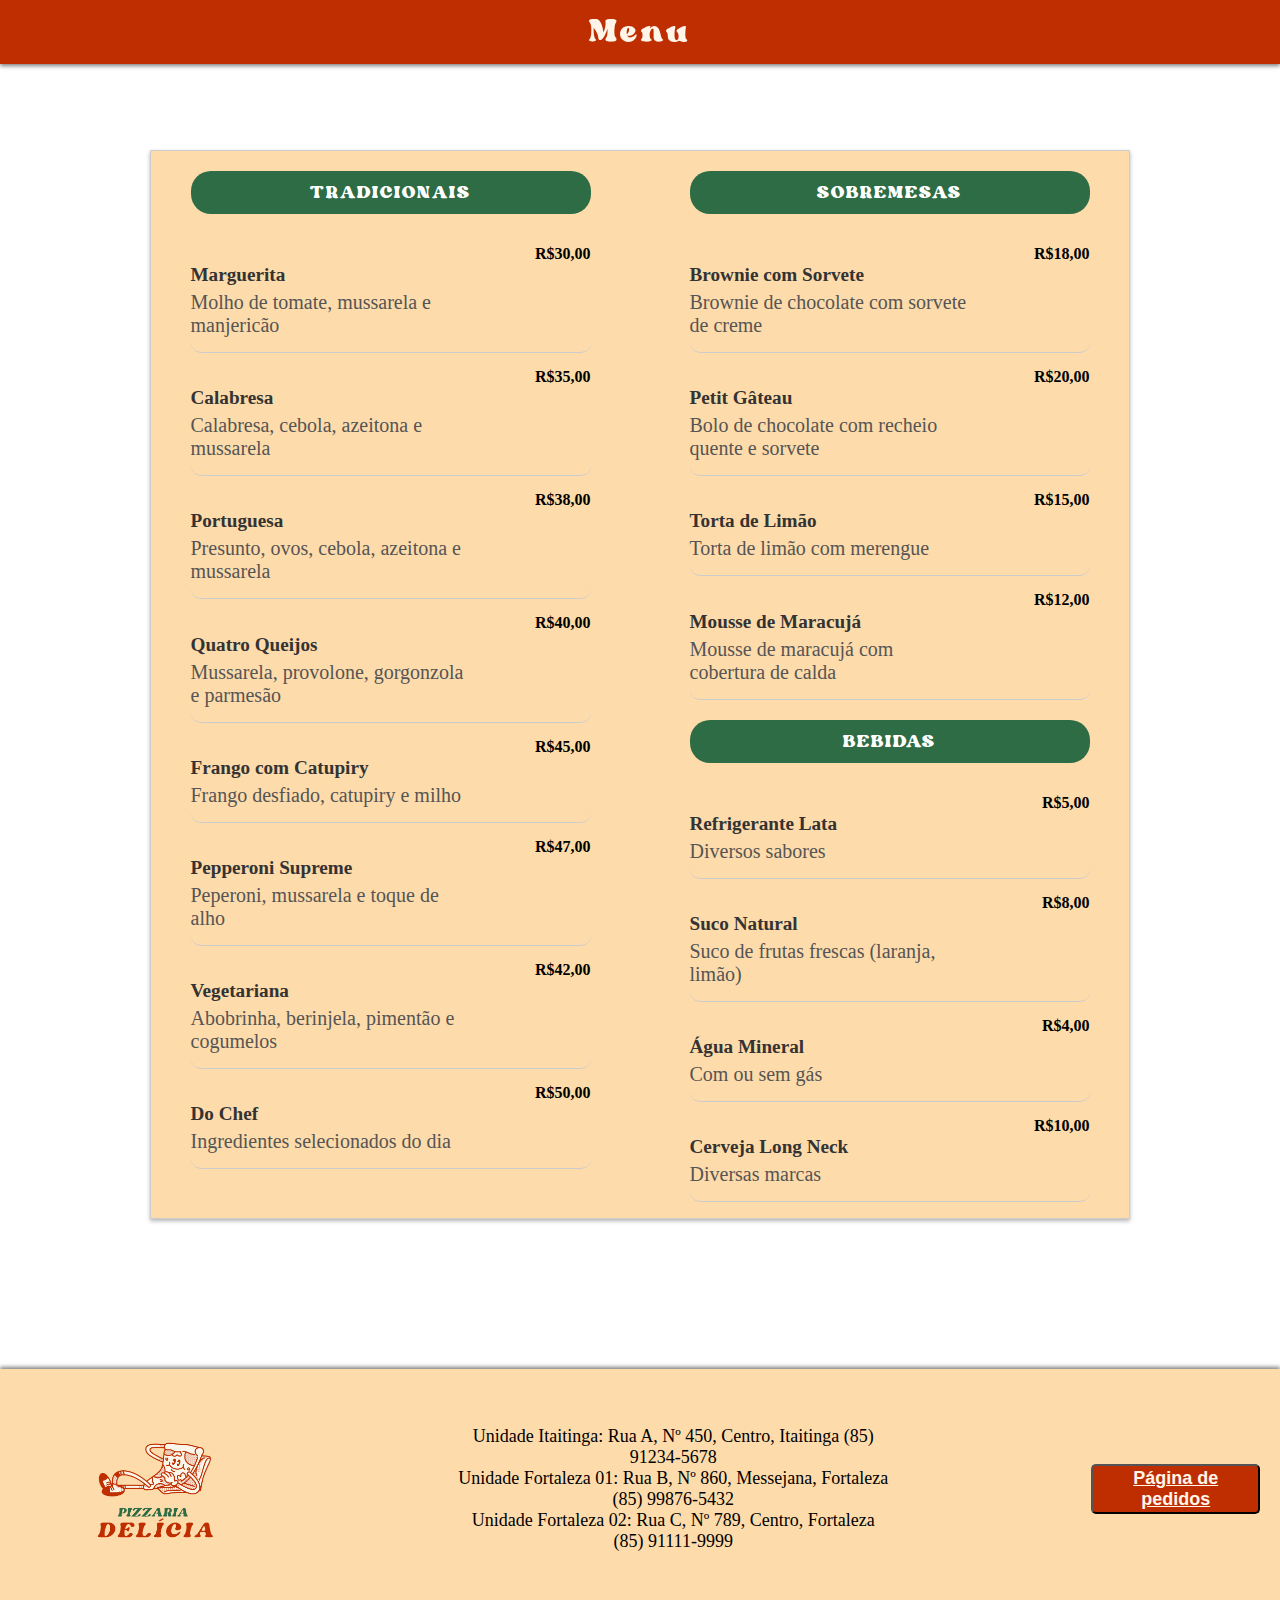
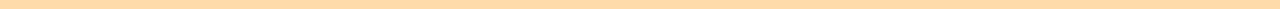
==== cardapio.html @ b7e3401c "arquivos do site pizzaria delícia" ====
<!DOCTYPE html>
<html lang="pt-BR">
<head>
    <meta charset="utf-8">
    <meta name="viewport" content="width=device-width, initial-scale=1.0">
    <title>Cardápio da Pizzaria</title>
    <link rel="shortcut icon" type="image/png" href="./img/img-cardapio/Projeto-Redimensionar-imagem.ico">
    <link href="style/style-cardapio.css" rel="stylesheet">
</head>
<body>
    <header class="menu-header">
        <h1>Menu</h1>
    </header>

    <main class="menu-content">
        <div class="menu-columns">
            <!-- Coluna 1: Pizzas e Bebidas -->
            <section class="category">
                <h2 class="category-title">Tradicionais</h2>
                <ul class="menu-list">
                    <li>
                        <div class="pizza-info">
                            <h3>Marguerita</h3>
                            <p>Molho de tomate, mussarela e manjericão</p>
                        </div>
                        <span class="price">R$30,00</span>
                    </li>
                    <li>
                        <div class="pizza-info">
                            <h3>Calabresa</h3>
                            <p>Calabresa, cebola, azeitona e mussarela</p>
                        </div>
                        <span class="price">R$35,00</span>
                    </li>
                    <li>
                        <div class="pizza-info">
                            <h3>Portuguesa</h3>
                            <p>Presunto, ovos, cebola, azeitona e mussarela</p>
                        </div>
                        <span class="price">R$38,00</span>
                    </li>
                    <li>
                        <div class="pizza-info">
                            <h3>Quatro Queijos</h3>
                            <p>Mussarela, provolone, gorgonzola e parmesão</p>
                        </div>
                        <span class="price">R$40,00</span>
                    </li>
                    <li>
                        <div class="pizza-info">
                            <h3>Frango com Catupiry</h3>
                            <p>Frango desfiado, catupiry e milho</p>
                        </div>
                        <span class="price">R$45,00</span>
                    </li>
                    <li>
                        <div class="pizza-info">
                            <h3>Pepperoni Supreme</h3>
                            <p>Peperoni, mussarela e toque de alho</p>
                        </div>
                        <span class="price">R$47,00</span>
                    </li>
                    <li>
                        <div class="pizza-info">
                            <h3>Vegetariana</h3>
                            <p>Abobrinha, berinjela, pimentão e cogumelos</p>
                        </div>
                        <span class="price">R$42,00</span>
                    </li>
                    <li>
                        <div class="pizza-info">
                            <h3>Do Chef</h3>
                            <p>Ingredientes selecionados do dia</p>
                        </div>
                        <span class="price">R$50,00</span>
                    </li>
                </ul>
            </section>

            <!-- Coluna 2: Sobremesas -->
            <section class="category">
                <h2 class="category-title">Sobremesas</h2>
                <ul class="menu-list">
                    <li>
                        <div class="pizza-info">
                            <h3>Brownie com Sorvete</h3>
                            <p>Brownie de chocolate com sorvete de creme</p>
                        </div>
                        <span class="price">R$18,00</span>
                    </li>
                    <li>
                        <div class="pizza-info">
                            <h3>Petit Gâteau</h3>
                            <p>Bolo de chocolate com recheio quente e sorvete</p>
                        </div>
                        <span class="price">R$20,00</span>
                    </li>
                    <li>
                        <div class="pizza-info">
                            <h3>Torta de Limão</h3>
                            <p>Torta de limão com merengue</p>
                        </div>
                        <span class="price">R$15,00</span>
                    </li>
                    <li>
                        <div class="pizza-info">
                            <h3>Mousse de Maracujá</h3>
                            <p>Mousse de maracujá com cobertura de calda</p>
                        </div>
                        <span class="price">R$12,00</span>
                    </li>
                </ul>
            
                <h2 class="category-title">Bebidas</h2>
                <ul class="menu-list">
                    <li>
                        <div class="pizza-info">
                            <h3>Refrigerante Lata</h3>
                            <p>Diversos sabores</p>
                        </div>
                        <span class="price">R$5,00</span>
                    </li>
                    <li>
                        <div class="pizza-info">
                            <h3>Suco Natural</h3>
                            <p>Suco de frutas frescas (laranja, limão)</p>
                        </div>
                        <span class="price">R$8,00</span>
                    </li>
                    <li>
                        <div class="pizza-info">
                            <h3>Água Mineral</h3>
                            <p>Com ou sem gás</p>
                        </div>
                        <span class="price">R$4,00</span>
                    </li>
                    <li>
                        <div class="pizza-info">
                            <h3>Cerveja Long Neck</h3>
                            <p>Diversas marcas</p>
                        </div>
                        <span class="price">R$10,00</span>
                    </li>
                </ul>
            </section>
            
        </div>
    </main>

    <footer class="menu-footer">
        <div class="menu-footer-content"> 
            <img id="imgLogo" src="./img/img-cardapio/1.png" alt="logo" />
            <p>Unidade Itaitinga: Rua A, Nº 450, Centro, Itaitinga (85) 91234-5678<br>
                Unidade Fortaleza 01: Rua B, Nº 860, Messejana, Fortaleza (85) 99876-5432<br>
                Unidade Fortaleza 02: Rua C, Nº 789, Centro, Fortaleza (85) 91111-9999<br>
                </p>
            <button>
                <a href="pedidos.html"><strong>Página de pedidos</strong></a>
            </button>
        </div>
    </footer>
</body>
</html>
---- style/style-cardapio.css ----
@font-face {
    font-family: 'Margin';
    src: url("../fontes/Margin\ DEMO.otf");
    font-weight: 50;
}

a{
    color: #fff5e9;
    text-decoration: underline;
}

body {
    font-family: "Open Sans";
    margin: 0;
    padding: 0;
    color: #333;
    background-image: url("https://http2.mlstatic.com/D_NQ_NP_638459-MLB52927911752_122022-O.webp");
}

h1 {
    color: #fff5e9;
    text-align: center;
    margin-top: 10px;
    margin-bottom: 10px;
    font-family: "Margin";
    font-size: 45px;
    letter-spacing: 4px;
    font-weight: 50;
  }

h2 {
    font-family: 'Margin';
    text-align: center;
    letter-spacing: 2px;
    font-weight: 50;
}

h3 {
    font-family: "Open Sans";
    font-size: 1.2em;
    margin-bottom: 5px; 
}

.menu-header {
    position: fixed;
    top: 0;
    width: 100%;
    background-color: #BF2E00;
    box-shadow: 0 2px 4px rgba(0, 0, 0, 0.5);
    z-index: 1000;
}
.menu-header .logo {
    font-size: 14px;
    text-transform: uppercase;
    font-weight: bold;
    margin-bottom: 10px;
}

.menu-content {
    display: flex;
    justify-content: space-between;
    margin: 50px;
    gap: 30px;
}

.menu-columns {
    background:#FEDBAA;
    margin-top:100px;
    display: flex;
    flex: 1;
    gap: 100px;
    box-shadow: 0 2px 4px rgba(0, 0, 0, 0.3);
    border: 0.5px solid #ccc;
    margin-bottom: 5px;
    flex: 1;
    margin: 100px;
    width: 60%;
}

.category {
    flex: 1;
    max-width: 400px; 
    min-width: 200px; 
    margin: 0 auto; 
    text-align: center; 
}

/* Responsividade */
@media (max-width: 768px) {
    .menu-content {
        flex-direction: column;
        align-items: center;
    }
    .menu-columns {
        flex-direction: column;
    }
}

.category-title {
    background-color: #2D6C44;
    color: #fff;
    text-align: center;
    padding: 10px;
    margin-bottom: 10px;
    text-transform: uppercase;
    letter-spacing: 2px;
    border-radius: 20px;
}

.menu-list {
    list-style: none;
    padding: 0;
}

.menu-list li {
    display: flex;
    justify-content: space-between;
    align-items: flex-start;
    padding: 15px 0;
    border-bottom: 1px solid #ccc;
    transition: background-color 0.3s ease-in-out; 
    border-radius: 10px;
}

.menu-list li:hover {
    background-color: #f5d3b5;
    cursor: pointer;
}

.pizza-info {
    text-align: left;
    max-width: 70%; 
}

.pizza-info p {
    margin: 0;
    font-size: 20px;
    color: #555; 
}

.price {
    font-family: "Open Sans";
    font-weight: bold;
    color: #000;
    white-space: nowrap; 
}

.menu-footer {
    font-family: "Open Sans";
    font-size: large;
    background-color: #FEDBAA;;
    color: #000;
    text-align: center;
    align-items: center;
    padding: 20px 10px;
    box-shadow: 0 -2px 4px rgba(0, 0, 0, 0.5);
   
}

.menu-footer-content{
    align-items: center;
    display: flex;
    text-align: center;
    gap: 200px;
    padding-left: 45px;
}

.menu-list img {
    width: 100px; 
    height: auto;
    object-fit: cover; 
    border-radius: 5px;
    margin-right: 10px; 
}
.menu-columns {
    display: flex;
    justify-content: space-between;
    flex-wrap: wrap; 
    gap: 20px;
}

button {
    cursor: pointer;
    text-align: center;
    padding: 15px 25px;
    background-color: #BF2E00;
    border-radius: 5px;
    width: 200px;
    height: 50px;
    font-size: large;
    margin-right: 10px;
    display: flex;
    align-items: center;
    justify-content: center;
  }

  .logo {
    width: 100px;
    margin-left: 15px;
  }

.category {
    flex: 1;
    min-width: 300px; 
    text-align: center; 
}

.chef-image {
    width: 100%;
    max-width: 300px; 
    height: auto; 
    margin: 20px auto 0; 
    border-radius: 10px; 
    box-shadow: 0 4px 6px rgba(0, 0, 0, 0.1); 
}

#imgLogo{
    width: 200px;
    height: 200px;
    
}

@media (max-width: 768px) {
    .menu-columns {
        flex-direction: column;
        align-items: center;
    }
    .chef-image {
        margin-top: 10px; /
    }
}
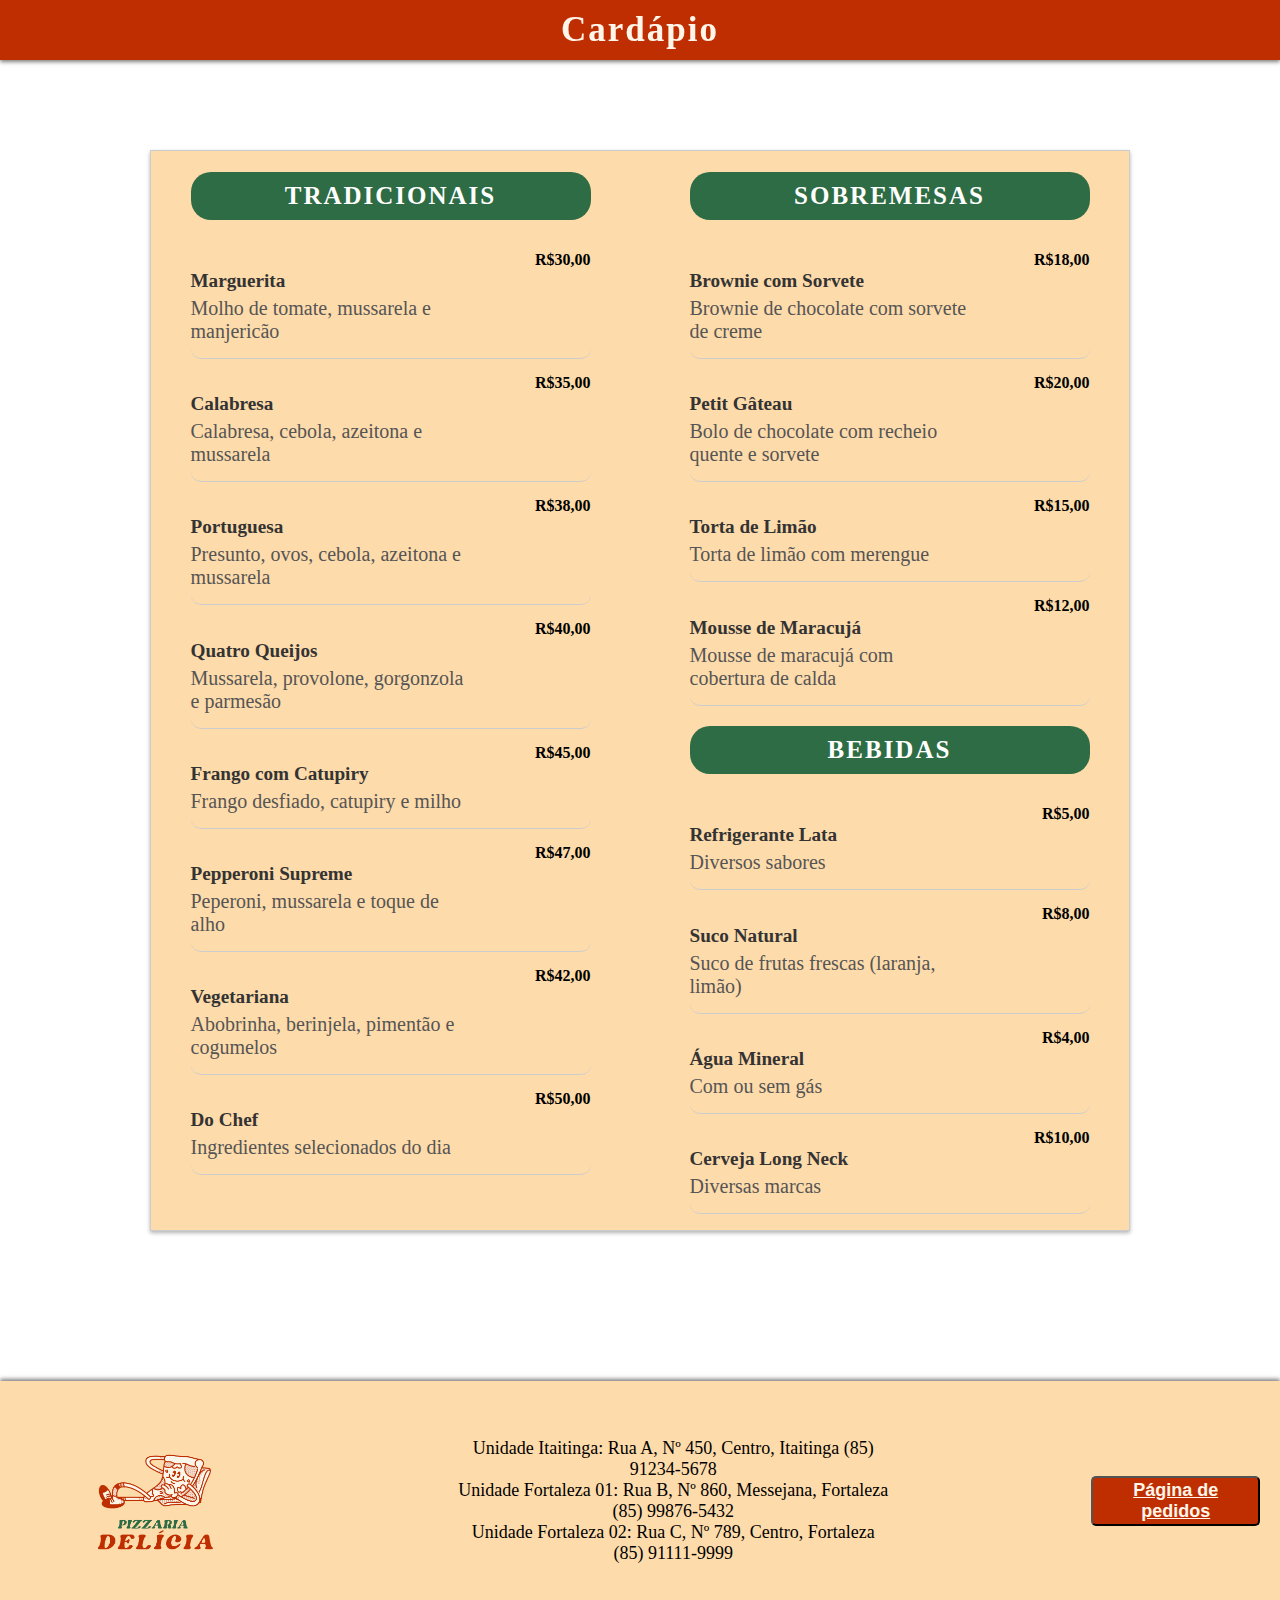
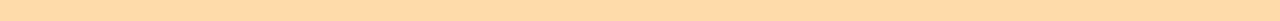
==== commit f64d7726: "alteração de codigos" ====
--- a/cardapio.html
+++ b/cardapio.html
@@ -4,12 +4,12 @@
     <meta charset="utf-8">
     <meta name="viewport" content="width=device-width, initial-scale=1.0">
     <title>Cardápio da Pizzaria</title>
-    <link rel="shortcut icon" type="image/png" href="./img/img-cardapio/Projeto-Redimensionar-imagem.ico">
+    <link rel="shortcut icon" type="image/png" href="../img/img-cardapio/Projeto-Redimensionar-imagem.ico">
     <link href="style/style-cardapio.css" rel="stylesheet">
 </head>
 <body>
     <header class="menu-header">
-        <h1>Menu</h1>
+        <h1>Cardápio</h1>
     </header>
 
     <main class="menu-content">
@@ -149,7 +149,7 @@
 
     <footer class="menu-footer">
         <div class="menu-footer-content"> 
-            <img id="imgLogo" src="./img/img-cardapio/1.png" alt="logo" />
+            <img id="imgLogo" src="../img/img-cardapio/1.png" alt="logo" />
             <p>Unidade Itaitinga: Rua A, Nº 450, Centro, Itaitinga (85) 91234-5678<br>
                 Unidade Fortaleza 01: Rua B, Nº 860, Messejana, Fortaleza (85) 99876-5432<br>
                 Unidade Fortaleza 02: Rua C, Nº 789, Centro, Fortaleza (85) 91111-9999<br>
--- a/style/style-cardapio.css
+++ b/style/style-cardapio.css
@@ -1,7 +1,8 @@
 @font-face {
-    font-family: 'Margin';
-    src: url("../fontes/Margin\ DEMO.otf");
-    font-weight: 50;
+    font-family: "Coolvetica";
+    src: url("../coolvetica/coolvetica\ condensed\ rg.otf");
+    font-style: normal;
+    letter-spacing: 2px;
 }
 
 a{
@@ -22,17 +23,19 @@
     text-align: center;
     margin-top: 10px;
     margin-bottom: 10px;
-    font-family: "Margin";
-    font-size: 45px;
-    letter-spacing: 4px;
-    font-weight: 50;
+    font-family: "Coolvetica";
+    font-size: 35px;
+    font-style: normal;
+    letter-spacing: 2px;
   }
 
 h2 {
-    font-family: 'Margin';
-    text-align: center;
-    letter-spacing: 2px;
-    font-weight: 50;
+    font-family: "Coolvetica";
+    text-align: center;
+    font-size: 25px;
+    letter-spacing: 2px;
+    font-style: normal;
+    letter-spacing: 2px;
 }
 
 h3 {
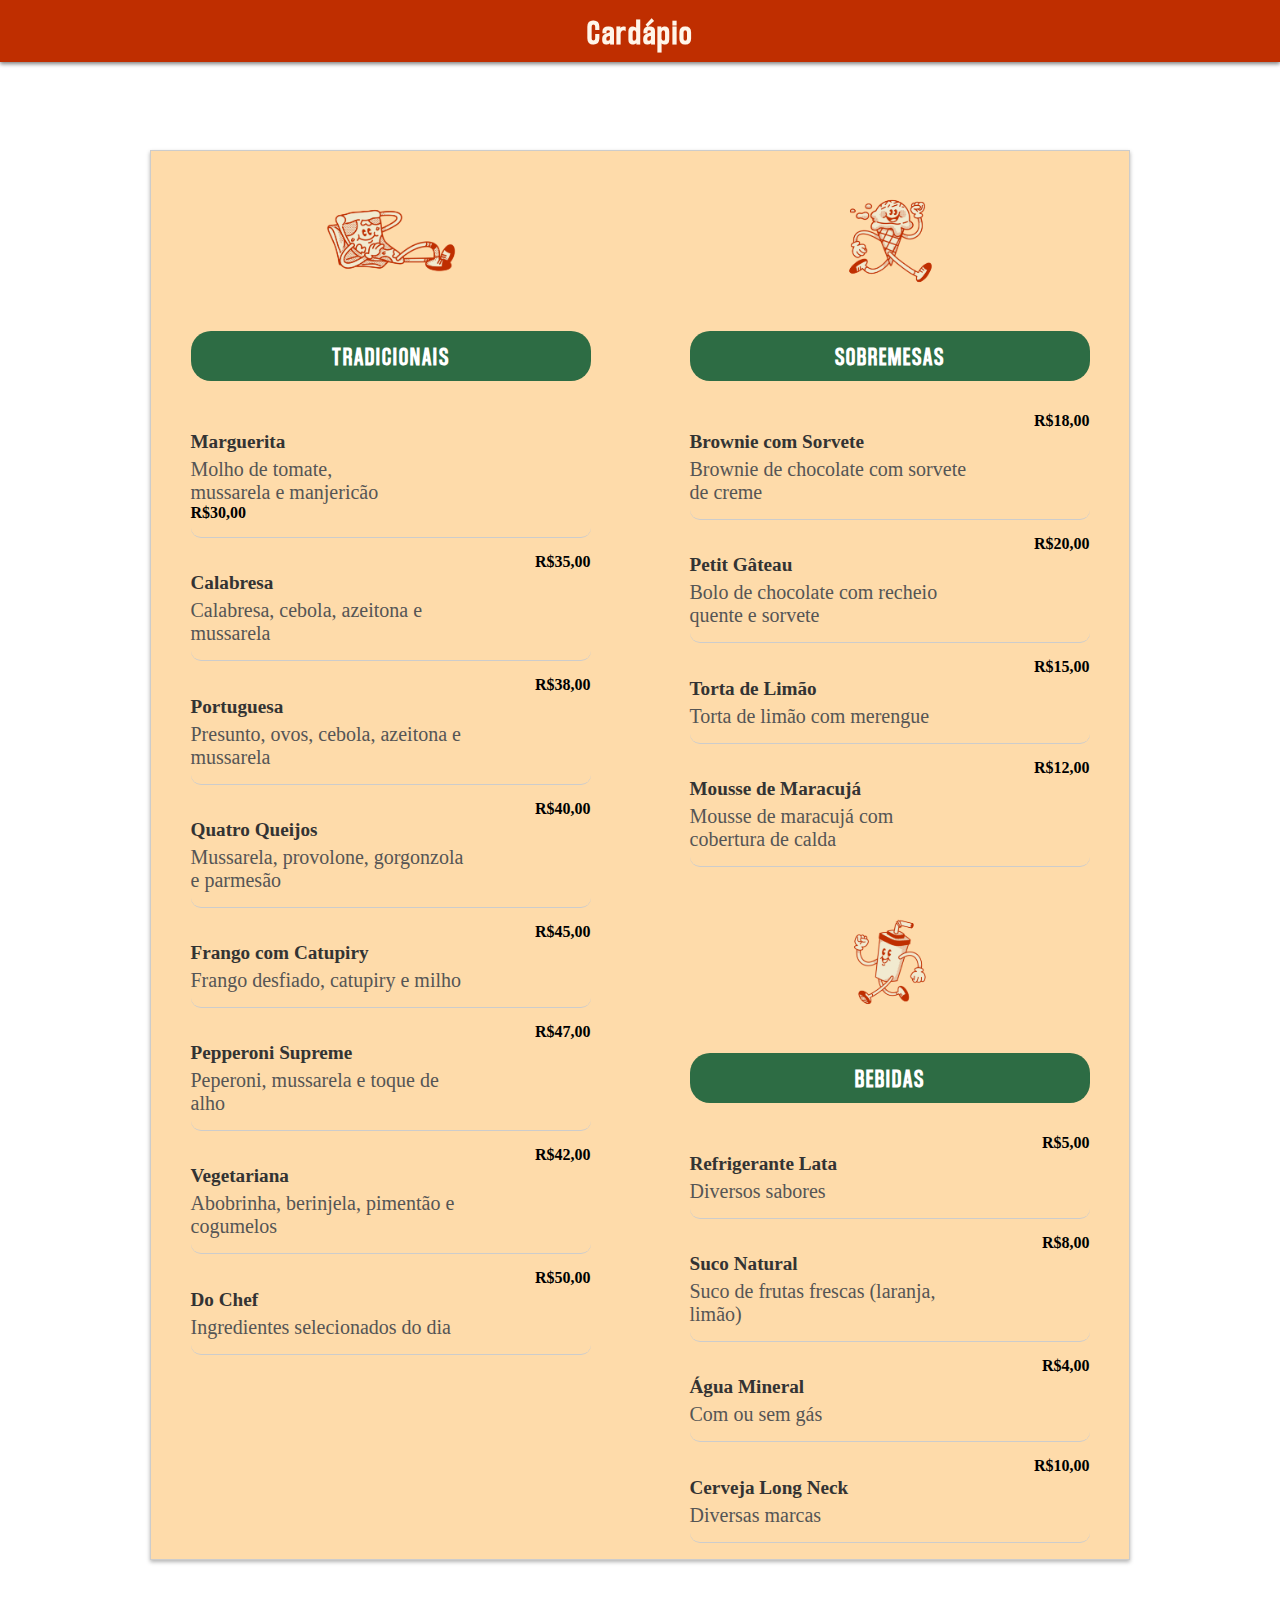
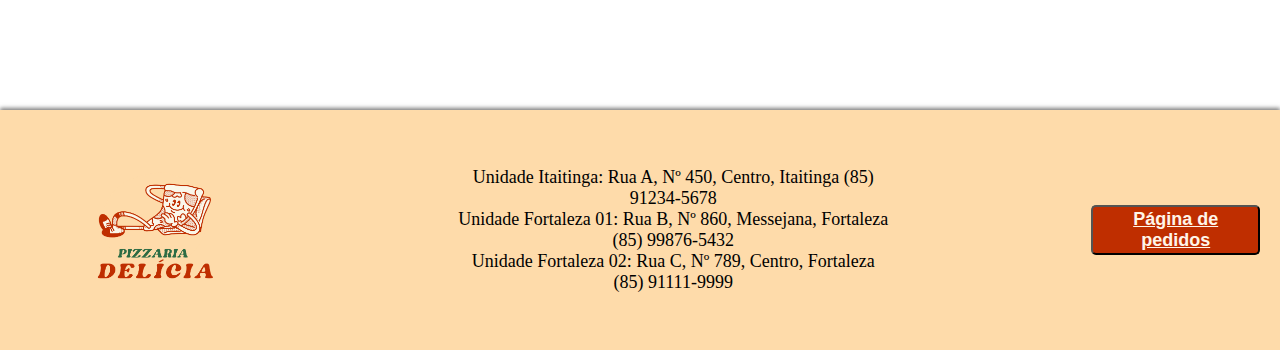
==== commit dc9f7c1d: "commit ajustes menu-header-img" ====
--- a/cardapio.html
+++ b/cardapio.html
@@ -14,11 +14,16 @@
 
     <main class="menu-content">
         <div class="menu-columns">
-            <!-- Coluna 1: Pizzas e Bebidas -->
+            
+            <!-- Coluna 1: Pizzas e Bebidas --> 
             <section class="category">
+                <div class="menu-header-img">          
+                    <img src="img/img-cardapio/4.png" alt="Imagem de pizza"> <!-- Imagem da categoria Tradicionais -->
+                </div>
                 <h2 class="category-title">Tradicionais</h2>
                 <ul class="menu-list">
                     <li>
+                        <div class="pizza-info">
                         <div class="pizza-info">
                             <h3>Marguerita</h3>
                             <p>Molho de tomate, mussarela e manjericão</p>
@@ -79,6 +84,9 @@
 
             <!-- Coluna 2: Sobremesas -->
             <section class="category">
+                <div class="menu-header-img">          
+                    <img src="img/img-cardapio/5.png" alt="Imagem de sobremesa"> <!-- Imagem da categoria Tradicionais -->
+                </div>
                 <h2 class="category-title">Sobremesas</h2>
                 <ul class="menu-list">
                     <li>
@@ -110,7 +118,12 @@
                         <span class="price">R$12,00</span>
                     </li>
                 </ul>
-            
+
+            <!-- Coluna 3: Bebidas -->
+            <section class="category">
+                <div class="menu-header-img">          
+                    <img src="img/img-cardapio/6.png" alt="Imagem de bebida"> <!-- Imagem da categoria Bebidas -->
+                </div>
                 <h2 class="category-title">Bebidas</h2>
                 <ul class="menu-list">
                     <li>
@@ -149,7 +162,7 @@
 
     <footer class="menu-footer">
         <div class="menu-footer-content"> 
-            <img id="imgLogo" src="../img/img-cardapio/1.png" alt="logo" />
+            <img id="imgLogo" src="img/img-cardapio/1.png" alt="logo" />
             <p>Unidade Itaitinga: Rua A, Nº 450, Centro, Itaitinga (85) 91234-5678<br>
                 Unidade Fortaleza 01: Rua B, Nº 860, Messejana, Fortaleza (85) 99876-5432<br>
                 Unidade Fortaleza 02: Rua C, Nº 789, Centro, Fortaleza (85) 91111-9999<br>
--- a/style/style-cardapio.css
+++ b/style/style-cardapio.css
@@ -1,9 +1,11 @@
 @font-face {
     font-family: "Coolvetica";
-    src: url("../coolvetica/coolvetica\ condensed\ rg.otf");
+    src: url("../fontes/coolvetica condensed rg.woff2") format("woff2"),
+            url("../fontes/coolvetica condensed rg.woff") format("woff"),
+            url("../fontes/coolvetica condensed rg.otf") format("opentype");
     font-style: normal;
     letter-spacing: 2px;
-}
+} /*Correção de src para fonte -guille*/ 
 
 a{
     color: #fff5e9;
@@ -11,7 +13,7 @@
 }
 
 body {
-    font-family: "Open Sans";
+    font-family: "Open Sans"; 
     margin: 0;
     padding: 0;
     color: #333;
@@ -19,7 +21,7 @@
 }
 
 h1 {
-    color: #fff5e9;
+    color: #fff5e9; /*Alteração de fonte (tamanho e cor)*/ 
     text-align: center;
     margin-top: 10px;
     margin-bottom: 10px;
@@ -30,7 +32,7 @@
   }
 
 h2 {
-    font-family: "Coolvetica";
+    font-family: "Coolvetica"; /*Alteração de fonte (tamanho e espaçamento)*/
     text-align: center;
     font-size: 25px;
     letter-spacing: 2px;
@@ -44,7 +46,7 @@
     margin-bottom: 5px; 
 }
 
-.menu-header {
+.menu-header {  /*Alteração de cor do background (tamanho e box shadow)*/
     position: fixed;
     top: 0;
     width: 100%;
@@ -52,14 +54,14 @@
     box-shadow: 0 2px 4px rgba(0, 0, 0, 0.5);
     z-index: 1000;
 }
-.menu-header .logo {
+.menu-header .logo { /*Coloquei logomarca*/
     font-size: 14px;
     text-transform: uppercase;
     font-weight: bold;
     margin-bottom: 10px;
 }
 
-.menu-content {
+.menu-content { /*Ajuste de display flex (visualização)*/
     display: flex;
     justify-content: space-between;
     margin: 50px;
@@ -86,6 +88,21 @@
     min-width: 200px; 
     margin: 0 auto; 
     text-align: center; 
+}
+
+/* Centralizei a imagem dentro da classe menu-header-img e defini o tamanho */
+.menu-header-img {
+    width: 100%;
+    display: flex;
+    justify-content: center; 
+    margin-top: 10px; 
+    margin-bottom: 10px; 
+}
+
+.menu-header-img img {
+    width: 40%; 
+    height: auto; 
+    object-fit: contain; 
 }
 
 /* Responsividade */
@@ -99,12 +116,14 @@
     }
 }
 
+/* Ajuste da categoria-title */
 .category-title {
     background-color: #2D6C44;
     color: #fff;
     text-align: center;
     padding: 10px;
-    margin-bottom: 10px;
+    margin-top: 0; 
+    margin-bottom: 10px; 
     text-transform: uppercase;
     letter-spacing: 2px;
     border-radius: 20px;
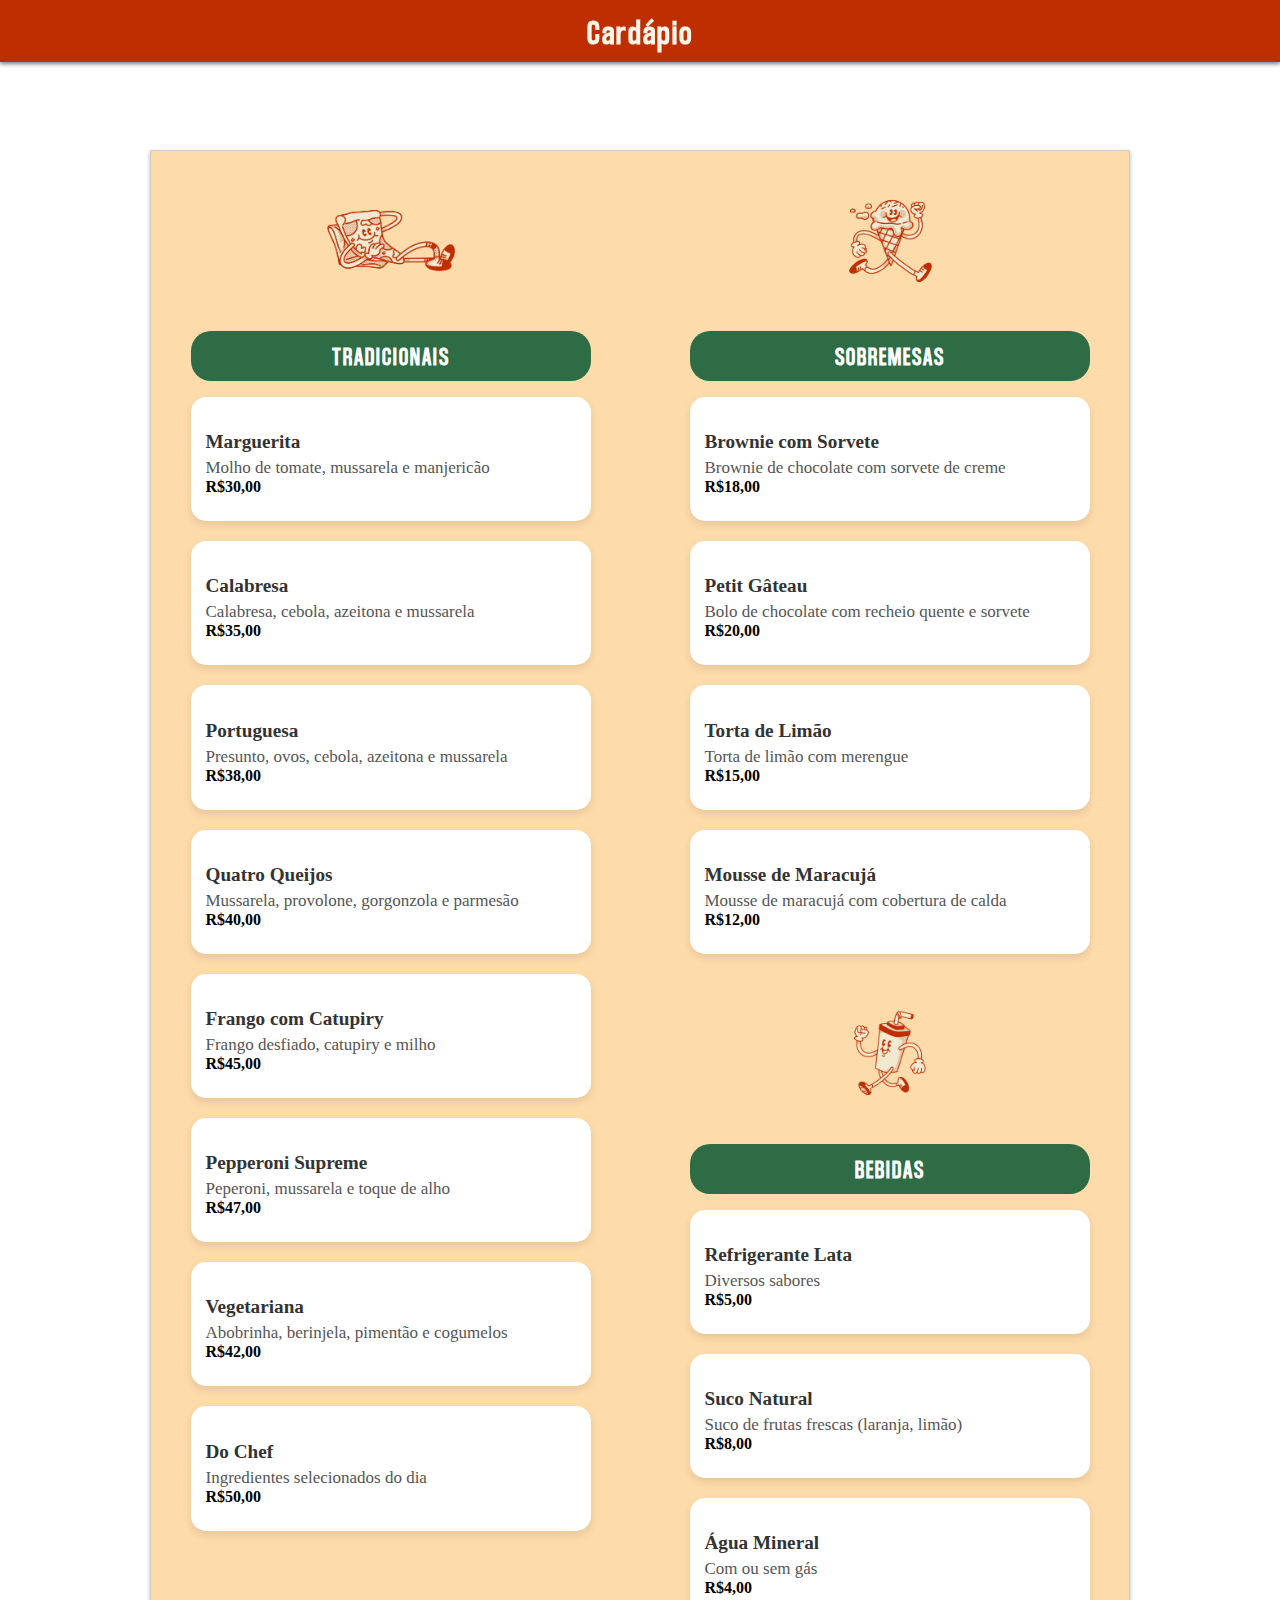
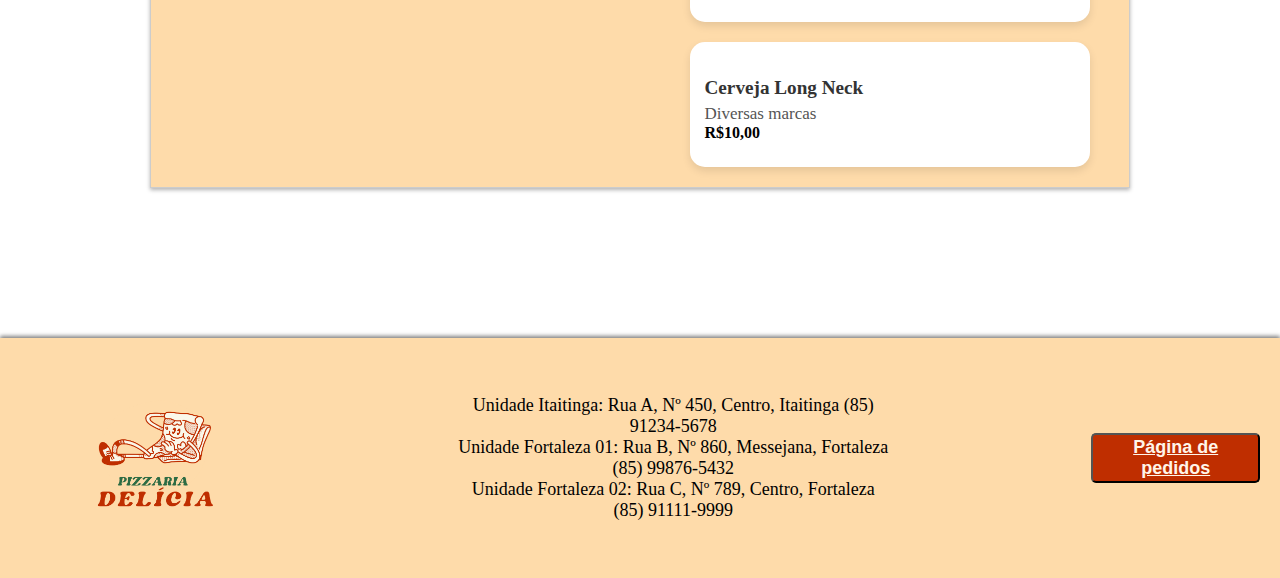
==== commit e761a375: "commit html erros div e span" ====
--- a/cardapio.html
+++ b/cardapio.html
@@ -24,60 +24,59 @@
                 <ul class="menu-list">
                     <li>
                         <div class="pizza-info">
-                        <div class="pizza-info">
                             <h3>Marguerita</h3>
                             <p>Molho de tomate, mussarela e manjericão</p>
+                            <span class="price">R$30,00</span>
                         </div>
-                        <span class="price">R$30,00</span>
                     </li>
                     <li>
                         <div class="pizza-info">
                             <h3>Calabresa</h3>
                             <p>Calabresa, cebola, azeitona e mussarela</p>
+                            <span class="price">R$35,00</span>
                         </div>
-                        <span class="price">R$35,00</span>
                     </li>
                     <li>
                         <div class="pizza-info">
                             <h3>Portuguesa</h3>
                             <p>Presunto, ovos, cebola, azeitona e mussarela</p>
+                            <span class="price">R$38,00</span>
                         </div>
-                        <span class="price">R$38,00</span>
                     </li>
                     <li>
                         <div class="pizza-info">
                             <h3>Quatro Queijos</h3>
                             <p>Mussarela, provolone, gorgonzola e parmesão</p>
+                            <span class="price">R$40,00</span>
                         </div>
-                        <span class="price">R$40,00</span>
                     </li>
                     <li>
                         <div class="pizza-info">
                             <h3>Frango com Catupiry</h3>
                             <p>Frango desfiado, catupiry e milho</p>
+                            <span class="price">R$45,00</span>
                         </div>
-                        <span class="price">R$45,00</span>
                     </li>
                     <li>
                         <div class="pizza-info">
                             <h3>Pepperoni Supreme</h3>
                             <p>Peperoni, mussarela e toque de alho</p>
+                            <span class="price">R$47,00</span>
                         </div>
-                        <span class="price">R$47,00</span>
                     </li>
                     <li>
                         <div class="pizza-info">
                             <h3>Vegetariana</h3>
                             <p>Abobrinha, berinjela, pimentão e cogumelos</p>
+                            <span class="price">R$42,00</span>
                         </div>
-                        <span class="price">R$42,00</span>
                     </li>
                     <li>
                         <div class="pizza-info">
                             <h3>Do Chef</h3>
                             <p>Ingredientes selecionados do dia</p>
+                            <span class="price">R$50,00</span>
                         </div>
-                        <span class="price">R$50,00</span>
                     </li>
                 </ul>
             </section>
@@ -93,29 +92,29 @@
                         <div class="pizza-info">
                             <h3>Brownie com Sorvete</h3>
                             <p>Brownie de chocolate com sorvete de creme</p>
+                            <span class="price">R$18,00</span>
                         </div>
-                        <span class="price">R$18,00</span>
                     </li>
                     <li>
                         <div class="pizza-info">
                             <h3>Petit Gâteau</h3>
                             <p>Bolo de chocolate com recheio quente e sorvete</p>
+                            <span class="price">R$20,00</span>
                         </div>
-                        <span class="price">R$20,00</span>
                     </li>
                     <li>
                         <div class="pizza-info">
                             <h3>Torta de Limão</h3>
                             <p>Torta de limão com merengue</p>
+                            <span class="price">R$15,00</span>
                         </div>
-                        <span class="price">R$15,00</span>
                     </li>
                     <li>
                         <div class="pizza-info">
                             <h3>Mousse de Maracujá</h3>
                             <p>Mousse de maracujá com cobertura de calda</p>
+                            <span class="price">R$12,00</span>
                         </div>
-                        <span class="price">R$12,00</span>
                     </li>
                 </ul>
 
@@ -130,29 +129,29 @@
                         <div class="pizza-info">
                             <h3>Refrigerante Lata</h3>
                             <p>Diversos sabores</p>
+                            <span class="price">R$5,00</span>
                         </div>
-                        <span class="price">R$5,00</span>
                     </li>
                     <li>
                         <div class="pizza-info">
                             <h3>Suco Natural</h3>
                             <p>Suco de frutas frescas (laranja, limão)</p>
+                            <span class="price">R$8,00</span>
                         </div>
-                        <span class="price">R$8,00</span>
                     </li>
                     <li>
                         <div class="pizza-info">
                             <h3>Água Mineral</h3>
                             <p>Com ou sem gás</p>
+                            <span class="price">R$4,00</span>
                         </div>
-                        <span class="price">R$4,00</span>
                     </li>
                     <li>
                         <div class="pizza-info">
                             <h3>Cerveja Long Neck</h3>
                             <p>Diversas marcas</p>
+                            <span class="price">R$10,00</span>
                         </div>
-                        <span class="price">R$10,00</span>
                     </li>
                 </ul>
             </section>
--- a/style/style-cardapio.css
+++ b/style/style-cardapio.css
@@ -136,50 +136,55 @@
 
 .menu-list li {
     display: flex;
-    justify-content: space-between;
-    align-items: flex-start;
-    padding: 15px 0;
-    border-bottom: 1px solid #ccc;
-    transition: background-color 0.3s ease-in-out; 
-    border-radius: 10px;
+    flex-direction: left;
+    align-items: center;
+    border-radius: 15px;
+    background-color: #fff;
+    box-shadow: 0 4px 8px rgba(0, 0, 0, 0.1);
+    margin-bottom: 20px; /* Espaçamento entre os cartões */
+    transition: box-shadow 0.3s ease-in-out;
+    text-align: left; /* Alterado para alinhar o conteúdo à esquerda */
+    padding: 15px;
 }
 
 .menu-list li:hover {
-    background-color: #f5d3b5;
-    cursor: pointer;
+    box-shadow: 0 8px 16px rgba(0, 0, 0, 0.2); 
+    cursor: pointer; 
 }
 
 .pizza-info {
     text-align: left;
-    max-width: 70%; 
+    margin-bottom: 10px;
 }
 
 .pizza-info p {
     margin: 0;
-    font-size: 20px;
-    color: #555; 
+    font-size: 17px;
+    color: #555;
 }
 
 .price {
     font-family: "Open Sans";
     font-weight: bold;
     color: #000;
-    white-space: nowrap; 
+    white-space: nowrap;
+    margin-top: 10px;
+    text-align: left; /* Alinhei o preço à direita */
+    width: 120px; 
 }
 
 .menu-footer {
     font-family: "Open Sans";
     font-size: large;
-    background-color: #FEDBAA;;
+    background-color: #FEDBAA;
     color: #000;
     text-align: center;
     align-items: center;
     padding: 20px 10px;
     box-shadow: 0 -2px 4px rgba(0, 0, 0, 0.5);
-   
-}
-
-.menu-footer-content{
+}
+
+.menu-footer-content {
     align-items: center;
     display: flex;
     text-align: center;
@@ -188,12 +193,9 @@
 }
 
 .menu-list img {
-    width: 100px; 
-    height: auto;
-    object-fit: cover; 
-    border-radius: 5px;
-    margin-right: 10px; 
-}
+    width: 80px;
+}
+
 .menu-columns {
     display: flex;
     justify-content: space-between;
@@ -221,10 +223,15 @@
     margin-left: 15px;
   }
 
-.category {
-    flex: 1;
-    min-width: 300px; 
-    text-align: center; 
+.category-title {
+    background-color: #2D6C44;
+    color: #fff;
+    text-align: center;
+    padding: 10px;
+    margin-bottom: 10px;
+    text-transform: uppercase;
+    letter-spacing: 2px;
+    border-radius: 20px;
 }
 
 .chef-image {
